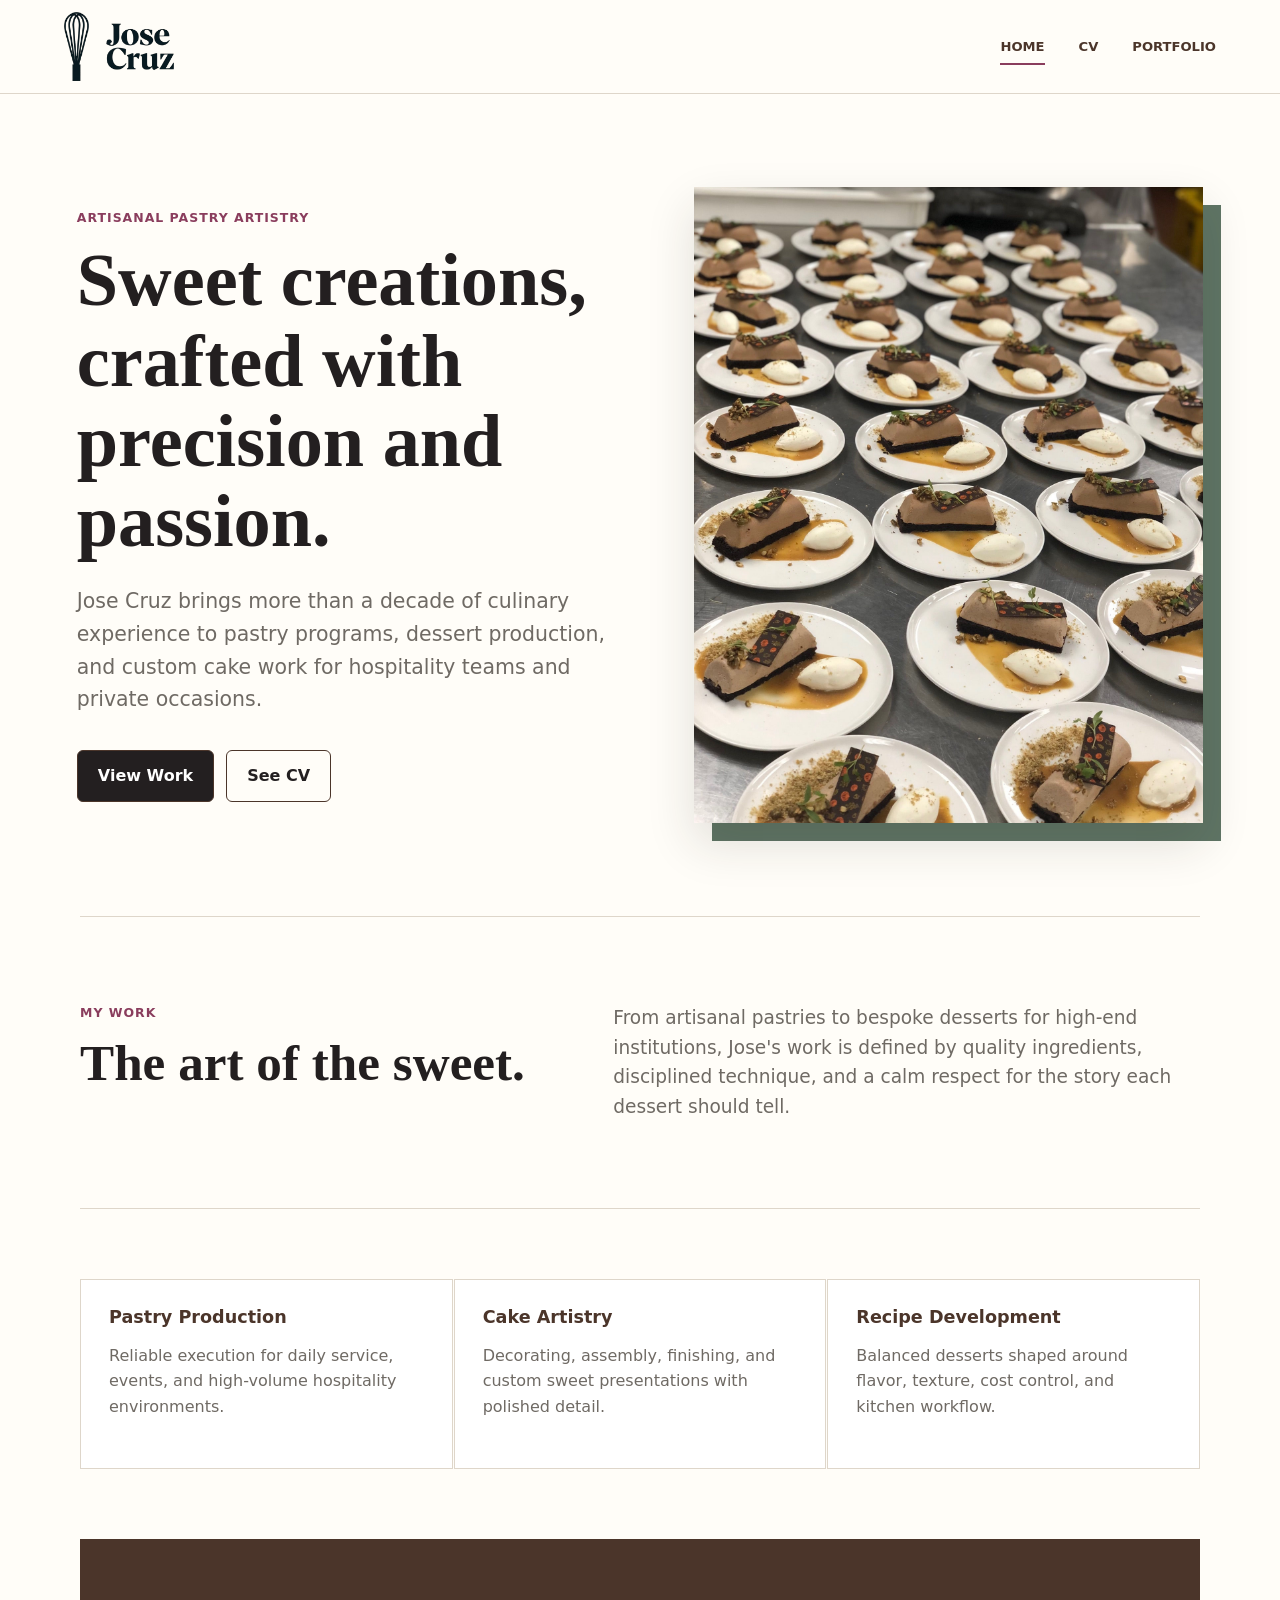
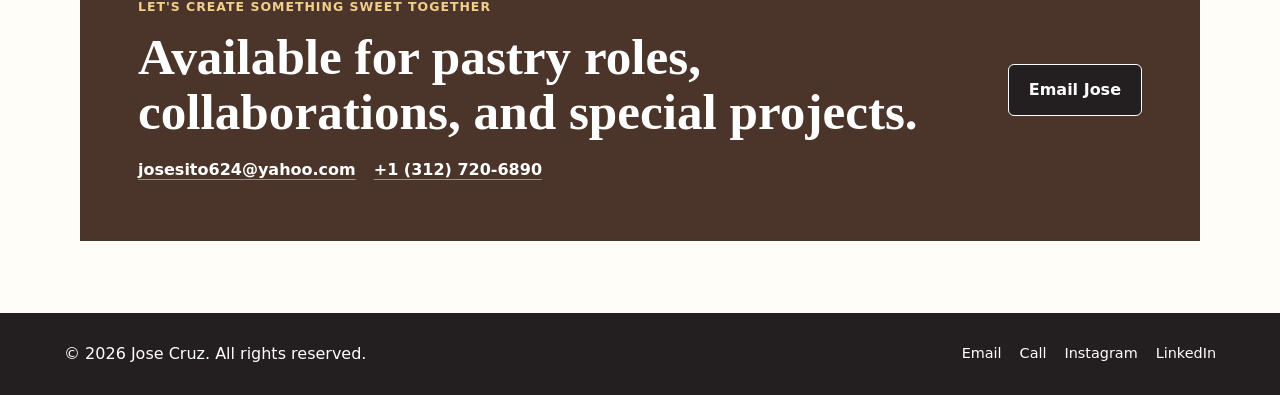
==== index.html @ 58e2e7b4 "Publish Jose Cruz portfolio site" ====
<!doctype html>
<html lang="en">
  <head>
    <meta charset="utf-8">
    <meta name="viewport" content="width=device-width, initial-scale=1">
    <meta name="description" content="Jose Cruz is a Chicago-based pastry chef specializing in refined pastry, dessert production, and cake artistry.">
    <title>Jose Cruz | Pastry Chef</title>
    <link rel="icon" href="assets/logo.png">
    <link rel="stylesheet" href="styles.css">
  </head>
  <body>
    <header class="site-header">
      <a class="brand" href="index.html" aria-label="Jose Cruz home">
        <img src="assets/logo.png" alt="Jose Cruz logo">
      </a>
      <button class="nav-toggle" type="button" aria-expanded="false" aria-controls="site-nav">
        <span></span>
        <span></span>
        <span></span>
      </button>
      <nav id="site-nav" class="site-nav" aria-label="Main navigation">
        <a href="index.html" aria-current="page">Home</a>
        <a href="cv.html">CV</a>
        <a href="portfolio.html">Portfolio</a>
      </nav>
    </header>

    <main>
      <section class="hero">
        <div class="hero-copy">
          <p class="eyebrow">Artisanal pastry artistry</p>
          <h1>Sweet creations, crafted with precision and passion.</h1>
          <p class="lede">Jose Cruz brings more than a decade of culinary experience to pastry programs, dessert production, and custom cake work for hospitality teams and private occasions.</p>
          <div class="actions">
            <a class="button primary" href="portfolio.html">View Work</a>
            <a class="button secondary" href="cv.html">See CV</a>
          </div>
        </div>
        <figure class="hero-media">
          <img src="assets/pastry-hero.jpg" alt="Chocolate pastry plated with decorative piping">
        </figure>
      </section>

      <section class="intro band">
        <div>
          <p class="eyebrow">My Work</p>
          <h2>The art of the sweet.</h2>
        </div>
        <p>From artisanal pastries to bespoke desserts for high-end institutions, Jose's work is defined by quality ingredients, disciplined technique, and a calm respect for the story each dessert should tell.</p>
      </section>

      <section class="feature-grid" aria-label="Pastry focus areas">
        <article>
          <h3>Pastry Production</h3>
          <p>Reliable execution for daily service, events, and high-volume hospitality environments.</p>
        </article>
        <article>
          <h3>Cake Artistry</h3>
          <p>Decorating, assembly, finishing, and custom sweet presentations with polished detail.</p>
        </article>
        <article>
          <h3>Recipe Development</h3>
          <p>Balanced desserts shaped around flavor, texture, cost control, and kitchen workflow.</p>
        </article>
      </section>

      <section class="contact-band">
        <div>
          <p class="eyebrow">Let's create something sweet together</p>
          <h2>Available for pastry roles, collaborations, and special projects.</h2>
          <p class="contact-lines">
            <a href="mailto:josesito624@yahoo.com">josesito624@yahoo.com</a>
            <a href="tel:+13127206890">+1 (312) 720-6890</a>
          </p>
        </div>
        <a class="button primary" href="mailto:josesito624@yahoo.com">Email Jose</a>
      </section>
    </main>

    <footer class="site-footer">
      <p>&copy; 2026 Jose Cruz. All rights reserved.</p>
      <div class="social-links">
        <a href="mailto:josesito624@yahoo.com">Email</a>
        <a href="tel:+13127206890">Call</a>
        <a href="https://www.instagram.com/jgcruz89/" aria-label="Instagram profile">Instagram</a>
        <a href="https://www.linkedin.com/in/jose-guadalupe-cruz-68763439b/" aria-label="LinkedIn profile">LinkedIn</a>
      </div>
    </footer>

    <script src="script.js"></script>
  </body>
</html>
---- styles.css ----
:root {
  --ink: #231f20;
  --muted: #6f6a64;
  --paper: #fffdf8;
  --soft: #f4f0e8;
  --line: #ded6ca;
  --sage: #5f7565;
  --berry: #8a3d5d;
  --cocoa: #4b352a;
  --gold: #c49445;
  --shadow: 0 20px 45px rgba(45, 35, 28, 0.14);
}

* {
  box-sizing: border-box;
}

body {
  margin: 0;
  background: var(--paper);
  color: var(--ink);
  font-family: Inter, ui-sans-serif, system-ui, -apple-system, BlinkMacSystemFont, "Segoe UI", sans-serif;
  line-height: 1.6;
}

img {
  display: block;
  max-width: 100%;
}

a {
  color: inherit;
}

.site-header {
  position: sticky;
  top: 0;
  z-index: 10;
  display: flex;
  align-items: center;
  justify-content: space-between;
  gap: 24px;
  min-height: 78px;
  padding: 12px clamp(20px, 5vw, 64px);
  background: rgba(255, 253, 248, 0.92);
  border-bottom: 1px solid var(--line);
  backdrop-filter: blur(16px);
}

.brand {
  display: inline-flex;
  align-items: center;
  width: 110px;
}

.site-nav {
  display: flex;
  align-items: center;
  gap: clamp(16px, 3vw, 34px);
  color: var(--cocoa);
  font-size: 0.82rem;
  font-weight: 700;
  text-transform: uppercase;
}

.site-nav a {
  position: relative;
  text-decoration: none;
}

.site-nav a::after {
  position: absolute;
  right: 0;
  bottom: -8px;
  left: 0;
  height: 2px;
  background: var(--berry);
  content: "";
  opacity: 0;
  transform: scaleX(0.4);
  transition: 180ms ease;
}

.site-nav a:hover::after,
.site-nav a[aria-current="page"]::after {
  opacity: 1;
  transform: scaleX(1);
}

.nav-toggle {
  display: none;
  width: 42px;
  height: 42px;
  place-items: center;
  padding: 9px;
  background: transparent;
  border: 1px solid var(--line);
  border-radius: 6px;
}

.nav-toggle span {
  display: block;
  width: 20px;
  height: 2px;
  margin: 3px auto;
  background: var(--ink);
}

.hero {
  display: grid;
  grid-template-columns: minmax(0, 1fr) minmax(320px, 0.92fr);
  align-items: center;
  gap: clamp(30px, 5vw, 72px);
  min-height: calc(100svh - 78px);
  padding: clamp(44px, 7vw, 92px) clamp(20px, 6vw, 88px);
}

.hero-copy {
  max-width: 720px;
}

.eyebrow {
  margin: 0 0 12px;
  color: var(--berry);
  font-size: 0.78rem;
  font-weight: 800;
  letter-spacing: 0.08em;
  text-transform: uppercase;
}

h1,
h2,
h3,
p {
  overflow-wrap: anywhere;
}

h1,
h2,
h3 {
  margin: 0;
  line-height: 1.08;
}

h1 {
  max-width: 880px;
  font-family: Georgia, "Times New Roman", serif;
  font-size: clamp(3rem, 5.8vw, 5.4rem);
  font-weight: 700;
}

h2 {
  font-family: Georgia, "Times New Roman", serif;
  font-size: clamp(2rem, 4vw, 4rem);
}

h3 {
  color: var(--cocoa);
  font-size: 1.1rem;
}

.lede {
  max-width: 680px;
  margin: 24px 0 0;
  color: var(--muted);
  font-size: clamp(1.05rem, 2vw, 1.28rem);
}

.actions {
  display: flex;
  flex-wrap: wrap;
  gap: 12px;
  margin-top: 34px;
}

.button {
  display: inline-flex;
  align-items: center;
  justify-content: center;
  min-height: 46px;
  padding: 12px 20px;
  border: 1px solid var(--cocoa);
  border-radius: 6px;
  font-weight: 800;
  text-decoration: none;
}

.button.primary {
  background: var(--ink);
  color: #fff;
}

.button.secondary {
  background: transparent;
  color: var(--ink);
}

.hero-media {
  position: relative;
  margin: 0;
}

.hero-media::before {
  position: absolute;
  inset: 18px -18px -18px 18px;
  z-index: -1;
  background: var(--sage);
  content: "";
}

.hero-media img {
  width: 100%;
  aspect-ratio: 4 / 5;
  object-fit: cover;
  box-shadow: var(--shadow);
}

.band,
.contact-band,
.page-heading,
.resume-section,
.resume-columns,
.collection-grid,
.portfolio-grid,
.feature-grid {
  width: min(1120px, calc(100% - 40px));
  margin: 0 auto;
}

.intro {
  display: grid;
  grid-template-columns: 0.8fr 1fr;
  gap: clamp(24px, 5vw, 70px);
  padding: clamp(42px, 7vw, 86px) 0;
  border-top: 1px solid var(--line);
  border-bottom: 1px solid var(--line);
}

.intro p:last-child {
  margin: 0;
  color: var(--muted);
  font-size: 1.16rem;
}

.feature-grid {
  display: grid;
  grid-template-columns: repeat(3, 1fr);
  gap: 1px;
  padding: 70px 0;
}

.feature-grid article {
  min-height: 190px;
  padding: 28px;
  background: #ffffff;
  border: 1px solid var(--line);
}

.feature-grid p,
.work-item p,
.work-note p,
.timeline p,
.stack p,
.clean-list {
  color: var(--muted);
}

.contact-band {
  display: flex;
  align-items: center;
  justify-content: space-between;
  gap: 26px;
  margin-bottom: 72px;
  padding: clamp(34px, 6vw, 58px);
  background: var(--cocoa);
  color: #fff;
}

.contact-band .eyebrow {
  color: #f3ce8a;
}

.contact-band h2 {
  max-width: 780px;
  font-size: clamp(2rem, 4vw, 3.4rem);
}

.contact-band .button {
  flex: 0 0 auto;
  border-color: #fff;
}

.contact-lines {
  display: flex;
  flex-wrap: wrap;
  gap: 10px 18px;
  margin: 18px 0 0;
}

.contact-lines a {
  color: #fff;
  font-weight: 800;
  text-decoration-color: rgba(255, 255, 255, 0.45);
  text-underline-offset: 4px;
}

.page-shell {
  padding: clamp(48px, 7vw, 88px) 0 82px;
}

.page-heading {
  margin-bottom: 56px;
}

.page-heading.compact {
  margin-bottom: 36px;
}

.page-heading h1 {
  font-size: clamp(2.8rem, 6vw, 5.8rem);
}

.resume-section,
.resume-columns {
  margin-top: 52px;
}

.resume-section > h2,
.resume-columns h2 {
  margin-bottom: 24px;
  padding-bottom: 14px;
  border-bottom: 1px solid var(--line);
  font-size: clamp(1.8rem, 3vw, 2.8rem);
}

.timeline {
  display: grid;
  grid-template-columns: repeat(2, minmax(0, 1fr));
  gap: 18px;
}

.timeline article,
.resume-columns article,
.work-note {
  padding: 26px;
  background: #fff;
  border: 1px solid var(--line);
}

.timeline article {
  min-height: 205px;
}

.date {
  margin-top: 0;
  color: var(--berry);
  font-weight: 800;
}

.timeline strong {
  display: inline-block;
  margin-top: 10px;
  color: var(--ink);
}

.resume-columns {
  display: grid;
  grid-template-columns: 1fr 1fr;
  gap: 22px;
}

.stack {
  display: grid;
  gap: 12px;
}

.clean-list {
  margin: 0;
  padding-left: 20px;
}

.clean-list li + li {
  margin-top: 10px;
}

.skill-grid {
  display: flex;
  flex-wrap: wrap;
  gap: 10px;
}

.skill-grid span {
  padding: 10px 13px;
  background: var(--soft);
  border: 1px solid var(--line);
  border-radius: 6px;
  color: var(--cocoa);
  font-weight: 700;
}

.collection-grid,
.portfolio-grid {
  display: grid;
  grid-template-columns: 1.08fr 0.92fr;
  gap: 22px;
}

.collection-grid {
  grid-template-columns: repeat(4, minmax(0, 1fr));
  margin-bottom: 76px;
}

.collection-card {
  display: grid;
  min-height: 100%;
  grid-template-rows: auto auto auto 1fr;
  background: #fff;
  border: 1px solid var(--line);
  color: inherit;
  text-decoration: none;
  transition: transform 180ms ease, box-shadow 180ms ease;
}

.collection-card:hover {
  box-shadow: var(--shadow);
  transform: translateY(-3px);
}

.collection-card img {
  width: 100%;
  aspect-ratio: 4 / 5;
  object-fit: cover;
}

.collection-card span {
  margin: 18px 18px 8px;
  color: var(--berry);
  font-weight: 900;
}

.collection-card h2 {
  margin: 0 18px;
  font-size: clamp(1.65rem, 2vw, 2.15rem);
}

.collection-card p {
  margin: 14px 18px 22px;
  color: var(--muted);
}

.portfolio-collection {
  width: min(1120px, calc(100% - 40px));
  margin: 0 auto 88px;
  scroll-margin-top: 110px;
}

.collection-heading {
  display: grid;
  grid-template-columns: minmax(0, 0.8fr) minmax(0, 1fr);
  gap: 28px;
  margin-bottom: 24px;
  padding-top: 40px;
  border-top: 1px solid var(--line);
}

.collection-heading h2 {
  grid-column: 1;
}

.collection-heading p:last-child {
  grid-column: 2;
  grid-row: 1 / span 2;
  margin: 0;
  align-self: end;
  color: var(--muted);
  font-size: 1.08rem;
}

.gallery-grid {
  display: grid;
  grid-template-columns: repeat(3, minmax(0, 1fr));
  gap: 18px;
}

.gallery-grid.two-up {
  grid-template-columns: repeat(2, minmax(0, 1fr));
}

.work-item {
  margin: 0;
  background: #fff;
  border: 1px solid var(--line);
  box-shadow: var(--shadow);
}

.work-item.large {
  grid-row: span 2;
}

.work-item.tall {
  grid-row: span 2;
}

.work-item.wide {
  grid-column: span 2;
}

.work-item img {
  width: 100%;
  aspect-ratio: 4 / 5;
  object-fit: cover;
}

.work-item:not(.large) img {
  aspect-ratio: 1 / 1;
}

.work-item figcaption {
  padding: 22px;
}

.gallery-grid .work-item figcaption {
  padding: 16px 18px 18px;
}

.gallery-grid .work-item h3 {
  font-family: Georgia, "Times New Roman", serif;
  font-size: 1.45rem;
}

.work-note {
  display: flex;
  min-height: 260px;
  flex-direction: column;
  justify-content: center;
}

.site-footer {
  display: flex;
  align-items: center;
  justify-content: space-between;
  gap: 20px;
  padding: 28px clamp(20px, 5vw, 64px);
  background: var(--ink);
  color: #fff;
}

.site-footer p {
  margin: 0;
}

.social-links {
  display: flex;
  flex-wrap: wrap;
  gap: 18px;
}

.social-links a {
  color: #fff;
  font-size: 0.9rem;
  text-decoration: none;
}

.not-found {
  display: grid;
  min-height: 100svh;
  place-content: center;
  gap: 22px;
  padding: 30px;
  text-align: center;
}

@media (max-width: 840px) {
  .nav-toggle {
    display: block;
  }

  .site-nav {
    position: absolute;
    top: 100%;
    right: 20px;
    left: 20px;
    display: none;
    flex-direction: column;
    align-items: stretch;
    gap: 0;
    padding: 10px;
    background: #fff;
    border: 1px solid var(--line);
    box-shadow: var(--shadow);
  }

  .site-nav.is-open {
    display: flex;
  }

  .site-nav a {
    padding: 12px;
  }

  .hero,
  .intro,
  .resume-columns,
  .collection-grid,
  .collection-heading,
  .portfolio-grid {
    grid-template-columns: 1fr;
  }

  .hero {
    min-height: auto;
  }

  .feature-grid,
  .gallery-grid,
  .gallery-grid.two-up,
  .timeline {
    grid-template-columns: 1fr;
  }

  .collection-heading h2,
  .collection-heading p:last-child,
  .work-item.wide {
    grid-column: auto;
    grid-row: auto;
  }

  .contact-band,
  .site-footer {
    align-items: flex-start;
    flex-direction: column;
  }

  .hero-media::before {
    inset: 12px -12px -12px 12px;
  }
}

@media (max-width: 520px) {
  .site-header {
    min-height: 70px;
  }

  .brand {
    width: 88px;
  }

  h1 {
    font-size: clamp(2.6rem, 16vw, 4.2rem);
  }

  .actions,
  .button {
    width: 100%;
  }

  .feature-grid article,
  .timeline article,
  .resume-columns article,
  .work-note {
    padding: 22px;
  }
}
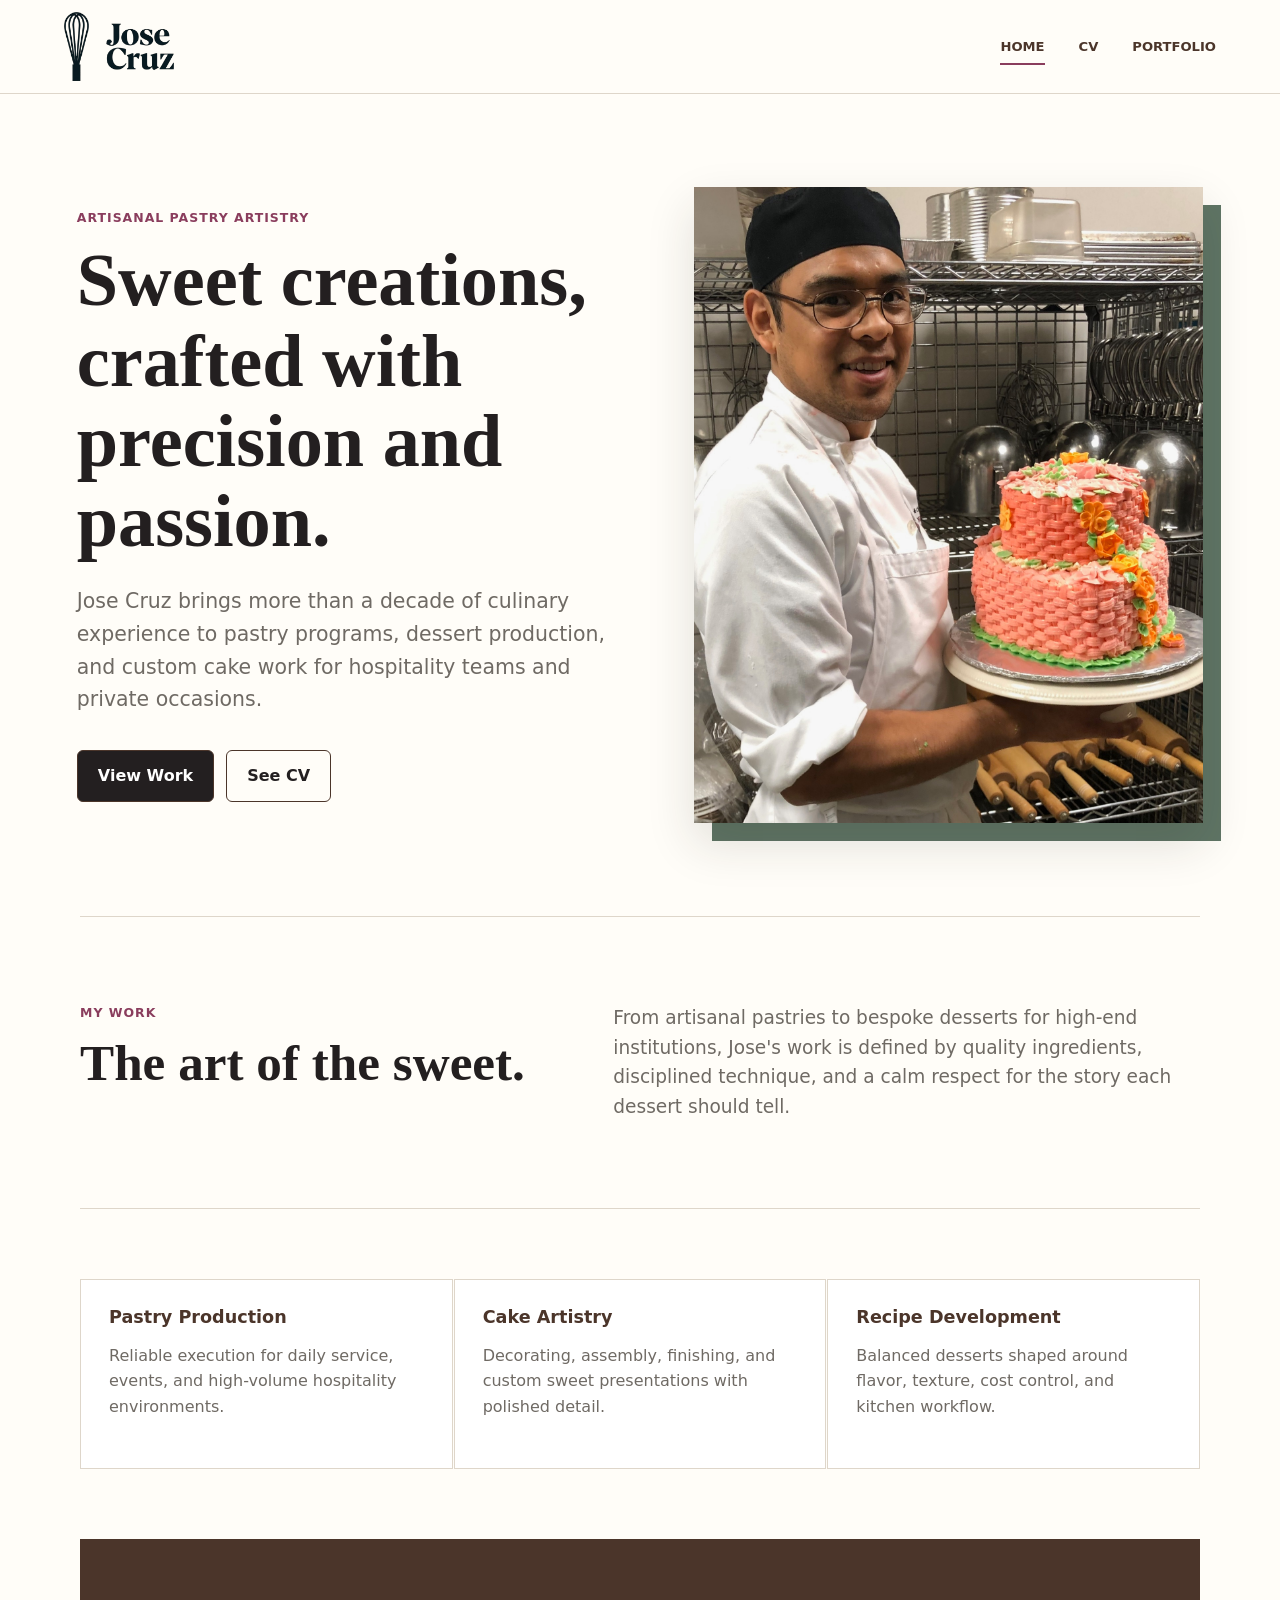
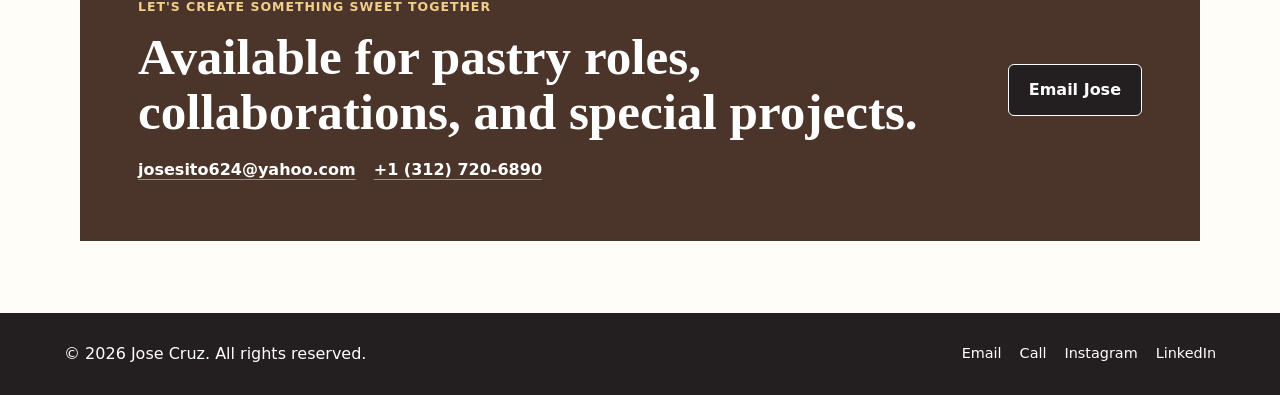
==== commit 5d88b9c0: "Update hero image to professional chef photo" ====
--- a/index.html
+++ b/index.html
@@ -37,7 +37,7 @@
           </div>
         </div>
         <figure class="hero-media">
-          <img src="assets/pastry-hero.jpg" alt="Chocolate pastry plated with decorative piping">
+          <img src="assets/jose-chef.jpg" alt="Jose Cruz in professional chef's coat holding a decorated coral tiered cake in his kitchen">
         </figure>
       </section>
 
--- a/styles.css
+++ b/styles.css
@@ -513,6 +513,12 @@
 
 .work-item:not(.large) img {
   aspect-ratio: 1 / 1;
+}
+
+.cake-gallery .work-item:not(.large) img {
+  height: auto;
+  aspect-ratio: auto;
+  object-fit: contain;
 }
 
 .work-item figcaption {
